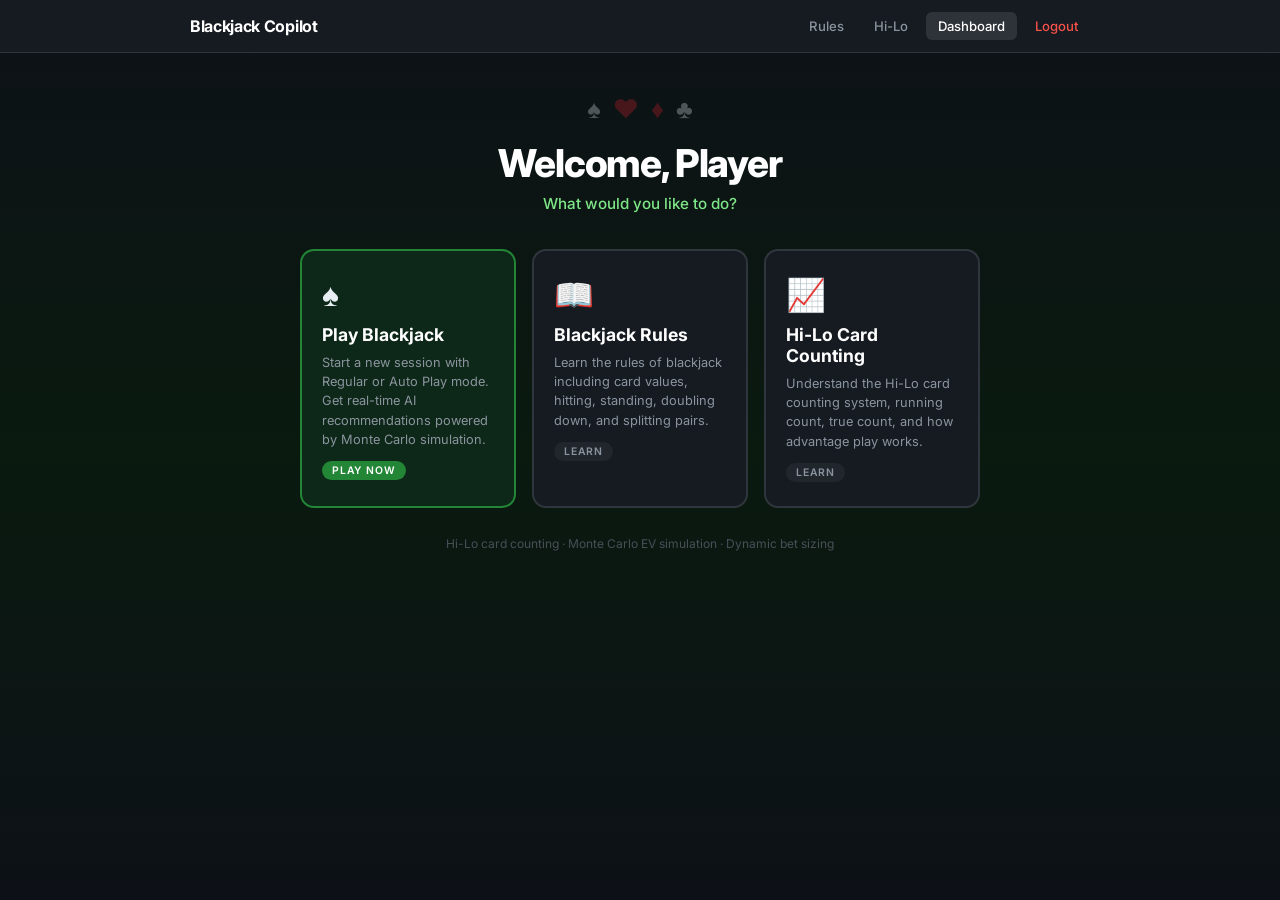
==== static/dashboard.html @ 3c5d74e9 "Add user authentication and secure all game routes Implement session-based authentication with user " ====
<!DOCTYPE html>
<html lang="en">
<head>
    <meta charset="UTF-8">
    <meta name="viewport" content="width=device-width, initial-scale=1.0">
    <title>Dashboard - Blackjack Copilot</title>
    <link rel="stylesheet" href="/static/styles.css">
    <link rel="preconnect" href="https://fonts.googleapis.com">
    <link href="https://fonts.googleapis.com/css2?family=Inter:wght@400;500;600;700;800&display=swap" rel="stylesheet">
</head>
<body class="home-body">
    <nav class="navbar">
        <div class="navbar-inner">
            <a href="/dashboard" class="navbar-brand">Blackjack Copilot</a>
            <div class="navbar-links">
                <a href="/rules">Rules</a>
                <a href="/hilo">Hi-Lo</a>
                <a href="/dashboard" class="nav-active">Dashboard</a>
                <a href="#" onclick="doLogout()" class="nav-logout">Logout</a>
            </div>
        </div>
    </nav>

    <div class="home-container">
        <div class="home-hero">
            <div class="hero-card-deco">
                <span class="deco-suit s1">&spades;</span>
                <span class="deco-suit s2">&hearts;</span>
                <span class="deco-suit s3">&diams;</span>
                <span class="deco-suit s4">&clubs;</span>
            </div>
            <h1 class="home-title">Welcome, <span id="username-display">Player</span></h1>
            <p class="home-subtitle">What would you like to do?</p>
        </div>

        <div class="dashboard-grid">
            <a href="/play" class="dash-card play-card">
                <div class="dash-icon">&#9824;</div>
                <h2>Play Blackjack</h2>
                <p>Start a new session with Regular or Auto Play mode. Get real-time AI recommendations powered by Monte Carlo simulation.</p>
                <div class="mode-badge" style="background:#238636;color:#fff;">Play Now</div>
            </a>

            <a href="/rules" class="dash-card">
                <div class="dash-icon">&#128214;</div>
                <h2>Blackjack Rules</h2>
                <p>Learn the rules of blackjack including card values, hitting, standing, doubling down, and splitting pairs.</p>
                <div class="mode-badge">Learn</div>
            </a>

            <a href="/hilo" class="dash-card">
                <div class="dash-icon">&#128200;</div>
                <h2>Hi-Lo Card Counting</h2>
                <p>Understand the Hi-Lo card counting system, running count, true count, and how advantage play works.</p>
                <div class="mode-badge">Learn</div>
            </a>
        </div>

        <div class="home-footer">
            <p>Hi-Lo card counting &middot; Monte Carlo EV simulation &middot; Dynamic bet sizing</p>
        </div>
    </div>

    <script>
        async function loadUser() {
            const res = await fetch('/api/auth/me');
            const data = await res.json();
            if (data.logged_in) {
                document.getElementById('username-display').textContent = data.username;
            } else {
                window.location.href = '/login';
            }
        }

        async function doLogout() {
            await fetch('/api/auth/logout', { method: 'POST' });
            window.location.href = '/login';
        }

        loadUser();
    </script>
</body>
</html>
---- static/styles.css ----
* {
    margin: 0;
    padding: 0;
    box-sizing: border-box;
}

body {
    font-family: 'Inter', -apple-system, BlinkMacSystemFont, sans-serif;
    background: #0d1117;
    color: #e6edf3;
    min-height: 100vh;
}

a { color: inherit; text-decoration: none; }

/* ===== HOME PAGE ===== */
.home-body {
    background: linear-gradient(180deg, #0d1117 0%, #0a1a0f 50%, #0d1117 100%);
}

.home-container {
    max-width: 720px;
    margin: 0 auto;
    padding: 40px 20px 60px;
}

.home-hero {
    text-align: center;
    margin-bottom: 36px;
    position: relative;
}

.hero-card-deco {
    margin-bottom: 16px;
    display: flex;
    justify-content: center;
    gap: 12px;
}

.deco-suit {
    font-size: 1.6rem;
    opacity: 0.3;
}
.deco-suit.s1, .deco-suit.s4 { color: #e6edf3; }
.deco-suit.s2, .deco-suit.s3 { color: #cf222e; }

.home-title {
    font-size: 2.4rem;
    font-weight: 800;
    color: #fff;
    letter-spacing: -0.03em;
    margin-bottom: 8px;
}

.home-subtitle {
    font-size: 0.95rem;
    color: #7ee787;
    font-weight: 500;
}

.mode-cards {
    display: grid;
    grid-template-columns: 1fr 1fr;
    gap: 16px;
    margin-bottom: 28px;
}

@media (max-width: 550px) {
    .mode-cards { grid-template-columns: 1fr; }
}

.mode-card {
    background: #161b22;
    border: 2px solid #30363d;
    border-radius: 14px;
    padding: 24px 20px;
    cursor: pointer;
    transition: all 0.2s;
    position: relative;
}

.mode-card:hover {
    border-color: #58a6ff;
    background: #1c2128;
}

.mode-card.selected {
    border-color: #238636;
    background: #0d2818;
    box-shadow: 0 0 0 1px #238636, 0 0 20px rgba(35,134,54,0.15);
}

.mode-icon {
    font-size: 2rem;
    margin-bottom: 10px;
}

.mode-card h2 {
    font-size: 1.15rem;
    font-weight: 700;
    margin-bottom: 8px;
    color: #fff;
}

.mode-card p {
    font-size: 0.82rem;
    color: #8b949e;
    line-height: 1.5;
}

.mode-badge {
    display: inline-block;
    margin-top: 12px;
    font-size: 0.65rem;
    text-transform: uppercase;
    letter-spacing: 0.08em;
    padding: 3px 10px;
    border-radius: 12px;
    background: #21262d;
    color: #8b949e;
    font-weight: 600;
}

.mode-card.selected .mode-badge {
    background: #238636;
    color: #fff;
}

/* Settings Panel */
.settings-panel {
    background: #161b22;
    border: 1px solid #30363d;
    border-radius: 12px;
    margin-bottom: 24px;
    overflow: hidden;
}

.settings-header {
    display: flex;
    justify-content: space-between;
    align-items: center;
    padding: 14px 20px;
    cursor: pointer;
    user-select: none;
}

.settings-header h3 {
    font-size: 0.9rem;
    font-weight: 600;
    color: #c9d1d9;
}

.settings-arrow {
    font-size: 0.7rem;
    color: #8b949e;
    transition: transform 0.2s;
}

.settings-arrow.collapsed {
    transform: rotate(-90deg);
}

.settings-body {
    padding: 0 20px 20px;
    transition: all 0.3s;
}

.settings-body.collapsed {
    display: none;
}

.settings-grid {
    display: grid;
    grid-template-columns: 1fr 1fr;
    gap: 16px;
}

@media (max-width: 550px) {
    .settings-grid { grid-template-columns: 1fr; }
}

.setting-group label {
    display: block;
    font-size: 0.78rem;
    color: #8b949e;
    margin-bottom: 6px;
    font-weight: 500;
}

.setting-group input[type="number"] {
    width: 100%;
    padding: 8px 12px;
    background: #0d1117;
    border: 1px solid #30363d;
    border-radius: 8px;
    color: #e6edf3;
    font-size: 0.85rem;
    font-family: inherit;
}

.setting-group input[type="number"]:focus {
    outline: none;
    border-color: #58a6ff;
}

.setting-hint {
    display: block;
    font-size: 0.68rem;
    color: #6e7681;
    margin-top: 3px;
}

.checkbox-group label {
    display: flex;
    align-items: center;
    gap: 8px;
    font-size: 0.82rem;
    color: #c9d1d9;
    cursor: pointer;
}

.checkbox-group input[type="checkbox"] {
    width: 16px;
    height: 16px;
    accent-color: #238636;
}

.auto-only {
    display: none;
}

/* Start Button */
.start-btn {
    display: flex;
    align-items: center;
    justify-content: center;
    gap: 10px;
    width: 100%;
    padding: 16px 32px;
    background: linear-gradient(135deg, #238636 0%, #2ea043 100%);
    border: none;
    border-radius: 12px;
    color: #fff;
    font-size: 1.1rem;
    font-weight: 700;
    font-family: inherit;
    cursor: pointer;
    transition: all 0.2s;
    margin-bottom: 24px;
}

.start-btn:hover {
    background: linear-gradient(135deg, #2ea043 0%, #3fb950 100%);
    transform: translateY(-1px);
    box-shadow: 0 4px 16px rgba(35,134,54,0.3);
}

.start-btn-arrow {
    font-size: 1.3rem;
}

.home-footer {
    text-align: center;
    font-size: 0.75rem;
    color: #484f58;
}

/* ===== HEADER ===== */
header {
    background: linear-gradient(135deg, #1a472a 0%, #0d2818 100%);
    border-bottom: 1px solid #238636;
    padding: 12px 24px;
}

.header-inner {
    max-width: 1100px;
    margin: 0 auto;
    display: flex;
    align-items: center;
    gap: 14px;
    flex-wrap: wrap;
}

.header-home {
    font-size: 1.2rem;
    color: #7ee787;
    display: flex;
    align-items: center;
    padding: 2px 8px;
    border-radius: 6px;
    transition: background 0.15s;
}

.header-home:hover {
    background: rgba(255,255,255,0.08);
}

header h1 {
    font-size: 1.3rem;
    font-weight: 700;
    color: #fff;
    letter-spacing: -0.02em;
}

.subtitle {
    font-size: 0.78rem;
    color: #7ee787;
    font-weight: 500;
}

/* ===== STATUS BAR ===== */
.status-bar {
    background: #161b22;
    border-bottom: 1px solid #30363d;
    padding: 10px 24px;
}

.status-bar-inner {
    max-width: 1100px;
    margin: 0 auto;
    display: flex;
    gap: 24px;
    align-items: center;
    flex-wrap: wrap;
}

.status-item {
    display: flex;
    flex-direction: column;
    gap: 2px;
}

.status-label {
    font-size: 0.62rem;
    text-transform: uppercase;
    letter-spacing: 0.06em;
    color: #6e7681;
    font-weight: 600;
}

.status-value {
    font-size: 0.9rem;
    font-weight: 700;
    font-variant-numeric: tabular-nums;
}

.status-value.positive { color: #3fb950; }
.status-value.negative { color: #f85149; }

.bankroll-value {
    font-size: 1rem;
    color: #e6edf3;
}

.bankroll-value.positive { color: #3fb950; }
.bankroll-value.negative { color: #f85149; }

.status-bar .mode-badge {
    font-size: 0.7rem;
    padding: 3px 10px;
    border-radius: 10px;
    font-weight: 700;
    text-transform: uppercase;
    letter-spacing: 0.04em;
}

.mode-badge.regular {
    background: #1f6feb;
    color: #fff;
}

.mode-badge.auto {
    background: #8b5cf6;
    color: #fff;
}

/* ===== MAIN ===== */
main {
    max-width: 1100px;
    margin: 0 auto;
    padding: 20px 16px;
    display: flex;
    flex-direction: column;
    gap: 16px;
}

/* ===== TABLE AREA ===== */
.table-area {
    background: #161b22;
    border: 1px solid #30363d;
    border-radius: 12px;
    padding: 24px;
    position: relative;
}

.section-label {
    font-size: 0.72rem;
    text-transform: uppercase;
    letter-spacing: 0.08em;
    color: #8b949e;
    font-weight: 600;
    margin-bottom: 10px;
}

.cards-row {
    display: flex;
    gap: 10px;
    flex-wrap: wrap;
    min-height: 96px;
    align-items: flex-start;
}

.hand-total {
    margin-top: 6px;
    font-size: 0.88rem;
    font-weight: 600;
    color: #c9d1d9;
}

.divider {
    height: 1px;
    background: #30363d;
    margin: 14px 0;
}

.player-section {
    min-height: 110px;
}

.player-hand-group {
    margin-bottom: 14px;
}

.hand-label {
    font-size: 0.68rem;
    text-transform: uppercase;
    letter-spacing: 0.06em;
    color: #8b949e;
    margin-bottom: 6px;
    display: flex;
    align-items: center;
    gap: 8px;
}

.hand-label .active-dot {
    width: 8px;
    height: 8px;
    border-radius: 50%;
    background: #58a6ff;
    display: inline-block;
    animation: pulse 1.5s infinite;
}

@keyframes pulse {
    0%, 100% { opacity: 1; }
    50% { opacity: 0.4; }
}

.hand-label .status-badge {
    font-size: 0.62rem;
    padding: 1px 6px;
    border-radius: 4px;
    font-weight: 600;
}

.status-badge.bust { background: #da3633; color: #fff; }
.status-badge.stood { background: #388bfd; color: #fff; }

.stake-badge {
    font-size: 0.62rem;
    padding: 1px 6px;
    border-radius: 4px;
    background: #30363d;
    color: #c9d1d9;
    font-weight: 600;
}

/* ===== CARDS ===== */
.card {
    width: 66px;
    height: 94px;
    border-radius: 8px;
    display: flex;
    flex-direction: column;
    align-items: center;
    justify-content: center;
    font-weight: 700;
    font-size: 1.2rem;
    position: relative;
    box-shadow: 0 2px 8px rgba(0,0,0,0.4);
    transition: transform 0.2s;
}

.card:hover {
    transform: translateY(-3px);
}

.card.face-up {
    background: #fff;
    border: 1px solid #d0d7de;
}

.card.face-down {
    background: linear-gradient(135deg, #1f6feb 0%, #0d419d 100%);
    border: 1px solid #388bfd;
}

.card.face-down::after {
    content: '?';
    font-size: 1.8rem;
    color: rgba(255,255,255,0.25);
}

.card .rank { font-size: 1.1rem; line-height: 1; }
.card .suit { font-size: 1.3rem; line-height: 1; margin-top: 2px; }
.card.black .rank, .card.black .suit { color: #1b1f23; }
.card.red .rank, .card.red .suit { color: #cf222e; }

.card .corner-rank {
    position: absolute;
    top: 4px; left: 5px;
    font-size: 0.58rem;
    line-height: 1;
}

.card .corner-suit {
    position: absolute;
    top: 14px; left: 5px;
    font-size: 0.52rem;
    line-height: 1;
}

/* ===== OUTCOME BANNER ===== */
.outcome-banner {
    text-align: center;
    padding: 11px;
    border-radius: 8px;
    font-weight: 700;
    font-size: 0.95rem;
    margin-top: 10px;
}

.outcome-banner.hidden { display: none; }

/* ===== CONTROLS ===== */
.controls-area {
    display: flex;
    gap: 14px;
    align-items: center;
    flex-wrap: wrap;
}

.action-buttons {
    display: flex;
    gap: 10px;
}

.action-buttons.hidden { display: none; }

.action-buttons button {
    padding: 9px 22px;
    font-size: 0.92rem;
    font-weight: 600;
    border: none;
    border-radius: 8px;
    cursor: pointer;
    transition: all 0.15s;
    font-family: inherit;
}

#btn-hit { background: #238636; color: #fff; }
#btn-hit:hover:not(:disabled) { background: #2ea043; }
#btn-stand { background: #1f6feb; color: #fff; }
#btn-stand:hover:not(:disabled) { background: #388bfd; }
#btn-double { background: #9b6700; color: #fff; }
#btn-double:hover:not(:disabled) { background: #bb8009; }
#btn-split { background: #8b5cf6; color: #fff; }
#btn-split:hover:not(:disabled) { background: #a78bfa; }

.action-buttons button:disabled {
    opacity: 0.3;
    cursor: not-allowed;
}

.auto-btn {
    padding: 9px 18px;
    font-size: 0.85rem;
    font-weight: 600;
    border: none;
    border-radius: 8px;
    cursor: pointer;
    transition: all 0.15s;
    font-family: inherit;
}

.auto-btn.start { background: #238636; color: #fff; }
.auto-btn.start:hover:not(:disabled) { background: #2ea043; }
.auto-btn.pause { background: #d29922; color: #fff; }
.auto-btn.pause:hover:not(:disabled) { background: #bb8009; }
.auto-btn.step { background: #1f6feb; color: #fff; }
.auto-btn.step:hover:not(:disabled) { background: #388bfd; }
.auto-btn.stop-btn { background: #da3633; color: #fff; }
.auto-btn.stop-btn:hover:not(:disabled) { background: #f85149; }

.auto-btn:disabled {
    opacity: 0.3;
    cursor: not-allowed;
}

.game-buttons {
    display: flex;
    gap: 10px;
    margin-left: auto;
}

.game-buttons button.secondary {
    padding: 9px 18px;
    font-size: 0.82rem;
    font-weight: 500;
    border: 1px solid #30363d;
    border-radius: 8px;
    background: #21262d;
    color: #c9d1d9;
    cursor: pointer;
    transition: all 0.15s;
    font-family: inherit;
}

.game-buttons button.secondary:hover {
    background: #30363d;
    border-color: #8b949e;
}

/* ===== STOPPED BANNER ===== */
.stopped-banner {
    text-align: center;
    padding: 12px;
    border-radius: 8px;
    font-weight: 600;
    font-size: 0.88rem;
    background: #30363d;
    color: #d29922;
    border: 1px solid #d29922;
}

.stopped-banner.hidden { display: none; }

/* ===== PANELS ===== */
.panels-area {
    display: grid;
    grid-template-columns: 1fr 1fr 1fr;
    gap: 14px;
}

.stats-row {
    grid-template-columns: 1fr;
}

@media (max-width: 800px) {
    .panels-area {
        grid-template-columns: 1fr;
    }
    .controls-area {
        flex-direction: column;
        align-items: stretch;
    }
    .game-buttons {
        margin-left: 0;
    }
    .status-bar-inner {
        gap: 16px;
    }
}

.panel {
    background: #161b22;
    border: 1px solid #30363d;
    border-radius: 10px;
    padding: 14px;
}

.panel-title {
    font-size: 0.72rem;
    text-transform: uppercase;
    letter-spacing: 0.08em;
    color: #8b949e;
    font-weight: 600;
    margin-bottom: 10px;
}

/* Recommendation */
.rec-action {
    font-size: 1.5rem;
    font-weight: 700;
    margin-bottom: 6px;
    min-height: 34px;
}

.rec-action.hit { color: #3fb950; }
.rec-action.stand { color: #58a6ff; }
.rec-action.double { color: #d29922; }
.rec-action.split { color: #bc8cff; }
.no-rec { color: #6e7681; font-style: italic; }

.rec-explanation {
    font-size: 0.78rem;
    color: #8b949e;
    line-height: 1.5;
    min-height: 36px;
}

.rec-details {
    margin-top: 6px;
    font-size: 0.72rem;
    color: #6e7681;
}

/* Odds Table */
#odds-table {
    width: 100%;
    border-collapse: collapse;
    font-size: 0.78rem;
}

#odds-table th {
    text-align: left;
    padding: 5px 7px;
    border-bottom: 1px solid #30363d;
    color: #8b949e;
    font-weight: 500;
    font-size: 0.68rem;
    text-transform: uppercase;
}

#odds-table td {
    padding: 5px 7px;
    border-bottom: 1px solid #21262d;
    font-variant-numeric: tabular-nums;
}

#odds-table tr.best td {
    color: #3fb950;
    font-weight: 600;
}

/* Count Panel */
.count-grid {
    display: flex;
    flex-direction: column;
    gap: 10px;
}

.count-item {
    display: flex;
    justify-content: space-between;
    align-items: center;
}

.count-label {
    font-size: 0.78rem;
    color: #8b949e;
}

.count-value {
    font-size: 1.05rem;
    font-weight: 700;
    font-variant-numeric: tabular-nums;
}

.count-value-sm {
    font-size: 0.85rem;
    color: #6e7681;
}

.sims-count {
    padding-top: 6px;
    margin-top: 4px;
    border-top: 1px solid #21262d;
}

/* Stats Panel */
.stats-grid {
    display: flex;
    gap: 28px;
    flex-wrap: wrap;
}

.stat-item {
    display: flex;
    flex-direction: column;
    gap: 2px;
}

.stat-label {
    font-size: 0.72rem;
    color: #8b949e;
}

.stat-value {
    font-size: 1.1rem;
    font-weight: 700;
    font-variant-numeric: tabular-nums;
}

.win-stat .stat-value { color: #3fb950; }
.loss-stat .stat-value { color: #f85149; }
.push-stat .stat-value { color: #8b949e; }

/* ===== LOADING OVERLAY ===== */
.loading-overlay {
    position: fixed;
    top: 0; left: 0; right: 0; bottom: 0;
    background: rgba(13,17,23,0.7);
    display: flex;
    flex-direction: column;
    align-items: center;
    justify-content: center;
    z-index: 100;
}

.loading-overlay.hidden { display: none; }

.spinner {
    width: 34px;
    height: 34px;
    border: 3px solid #30363d;
    border-top-color: #58a6ff;
    border-radius: 50%;
    animation: spin 0.8s linear infinite;
}

@keyframes spin {
    to { transform: rotate(360deg); }
}

.loading-text {
    margin-top: 10px;
    font-size: 0.82rem;
    color: #8b949e;
}

/* ===== NAVBAR ===== */
.navbar {
    background: #161b22;
    border-bottom: 1px solid #30363d;
    padding: 0 24px;
    position: sticky;
    top: 0;
    z-index: 50;
}

.navbar-inner {
    max-width: 900px;
    margin: 0 auto;
    display: flex;
    align-items: center;
    justify-content: space-between;
    height: 52px;
}

.navbar-brand {
    font-size: 1rem;
    font-weight: 700;
    color: #fff;
    letter-spacing: -0.02em;
}

.navbar-links {
    display: flex;
    gap: 6px;
    align-items: center;
}

.navbar-links a {
    font-size: 0.82rem;
    font-weight: 500;
    color: #8b949e;
    padding: 6px 12px;
    border-radius: 6px;
    transition: all 0.15s;
}

.navbar-links a:hover {
    color: #e6edf3;
    background: rgba(255,255,255,0.06);
}

.navbar-links a.nav-active {
    color: #fff;
    background: rgba(255,255,255,0.1);
}

.navbar-links a.nav-logout {
    color: #f85149;
}

.navbar-links a.nav-logout:hover {
    background: rgba(248,81,73,0.1);
}

/* ===== AUTH PAGES ===== */
.auth-container {
    display: flex;
    align-items: center;
    justify-content: center;
    min-height: calc(100vh - 52px);
    padding: 40px 20px;
}

.auth-card {
    width: 100%;
    max-width: 400px;
    background: #161b22;
    border: 1px solid #30363d;
    border-radius: 14px;
    padding: 36px 32px;
}

.auth-header {
    text-align: center;
    margin-bottom: 28px;
}

.auth-header h1 {
    font-size: 1.6rem;
    font-weight: 800;
    color: #fff;
    margin-bottom: 6px;
}

.auth-subtitle {
    font-size: 0.85rem;
    color: #8b949e;
}

.auth-error {
    background: rgba(248,81,73,0.1);
    border: 1px solid #f85149;
    color: #f85149;
    padding: 10px 14px;
    border-radius: 8px;
    font-size: 0.82rem;
    margin-bottom: 16px;
}

.auth-error.hidden {
    display: none;
}

.auth-form {
    display: flex;
    flex-direction: column;
    gap: 16px;
}

.form-group label {
    display: block;
    font-size: 0.78rem;
    color: #8b949e;
    margin-bottom: 6px;
    font-weight: 500;
}

.form-group input[type="text"],
.form-group input[type="password"] {
    width: 100%;
    padding: 10px 14px;
    background: #0d1117;
    border: 1px solid #30363d;
    border-radius: 8px;
    color: #e6edf3;
    font-size: 0.9rem;
    font-family: inherit;
    transition: border-color 0.15s;
}

.form-group input:focus {
    outline: none;
    border-color: #58a6ff;
}

.auth-footer {
    text-align: center;
    margin-top: 20px;
    font-size: 0.82rem;
    color: #8b949e;
}

.auth-link {
    color: #58a6ff !important;
    font-weight: 500;
}

.auth-link:hover {
    text-decoration: underline !important;
}

/* ===== DASHBOARD ===== */
.dashboard-grid {
    display: grid;
    grid-template-columns: 1fr 1fr 1fr;
    gap: 16px;
    margin-bottom: 28px;
}

@media (max-width: 700px) {
    .dashboard-grid { grid-template-columns: 1fr; }
}

.dash-card {
    background: #161b22;
    border: 2px solid #30363d;
    border-radius: 14px;
    padding: 24px 20px;
    cursor: pointer;
    transition: all 0.2s;
    display: block;
}

.dash-card:hover {
    border-color: #58a6ff;
    background: #1c2128;
    transform: translateY(-2px);
    box-shadow: 0 4px 16px rgba(0,0,0,0.3);
}

.dash-card.play-card {
    border-color: #238636;
    background: #0d2818;
}

.dash-card.play-card:hover {
    border-color: #3fb950;
    box-shadow: 0 4px 16px rgba(35,134,54,0.3);
}

.dash-icon {
    font-size: 2rem;
    margin-bottom: 10px;
}

.dash-card h2 {
    font-size: 1.1rem;
    font-weight: 700;
    margin-bottom: 8px;
    color: #fff;
}

.dash-card p {
    font-size: 0.8rem;
    color: #8b949e;
    line-height: 1.5;
}

/* ===== INFO PAGES (Rules / Hi-Lo) ===== */
.info-container {
    max-width: 760px;
    margin: 0 auto;
    padding: 40px 20px 60px;
}

.info-header {
    text-align: center;
    margin-bottom: 36px;
}

.info-header h1 {
    font-size: 2rem;
    font-weight: 800;
    color: #fff;
    letter-spacing: -0.02em;
    margin-bottom: 8px;
}

.info-subtitle {
    font-size: 0.9rem;
    color: #7ee787;
    font-weight: 500;
}

.info-section {
    background: #161b22;
    border: 1px solid #30363d;
    border-radius: 12px;
    padding: 24px;
    margin-bottom: 16px;
}

.info-section h2 {
    font-size: 1.1rem;
    font-weight: 700;
    color: #fff;
    margin-bottom: 12px;
    padding-bottom: 8px;
    border-bottom: 1px solid #21262d;
}

.info-section p {
    font-size: 0.88rem;
    color: #c9d1d9;
    line-height: 1.7;
    margin-bottom: 10px;
}

.info-section p:last-child {
    margin-bottom: 0;
}

.info-section ul, .info-section ol {
    padding-left: 20px;
    margin-bottom: 10px;
}

.info-section li {
    font-size: 0.86rem;
    color: #c9d1d9;
    line-height: 1.7;
    margin-bottom: 6px;
}

.info-section li strong {
    color: #e6edf3;
}

.info-example {
    background: #0d1117;
    border: 1px solid #30363d;
    border-radius: 8px;
    padding: 14px 18px;
    font-size: 0.84rem;
    color: #c9d1d9;
    line-height: 1.7;
    margin: 12px 0;
}

.action-grid {
    display: grid;
    grid-template-columns: 1fr 1fr;
    gap: 12px;
}

@media (max-width: 550px) {
    .action-grid { grid-template-columns: 1fr; }
}

.action-item {
    background: #0d1117;
    border: 1px solid #30363d;
    border-radius: 8px;
    padding: 14px;
}

.action-item h3 {
    font-size: 0.9rem;
    font-weight: 700;
    color: #58a6ff;
    margin-bottom: 6px;
}

.action-item p {
    font-size: 0.82rem;
    color: #8b949e;
    line-height: 1.6;
    margin-bottom: 0;
}

/* Hi-Lo count table */
.count-table {
    display: flex;
    flex-direction: column;
    gap: 8px;
    margin: 12px 0;
}

.count-row {
    display: grid;
    grid-template-columns: 140px 50px 1fr;
    gap: 12px;
    align-items: center;
    padding: 10px 14px;
    border-radius: 8px;
    background: #0d1117;
    border: 1px solid #30363d;
}

@media (max-width: 550px) {
    .count-row {
        grid-template-columns: 1fr;
        gap: 4px;
    }
}

.count-cards {
    font-size: 0.9rem;
    font-weight: 600;
    color: #e6edf3;
}

.count-val {
    font-size: 1rem;
    font-weight: 800;
    text-align: center;
}

.count-val.positive { color: #3fb950; }
.count-val.neutral { color: #8b949e; }
.count-val.negative { color: #f85149; }

.count-desc {
    font-size: 0.78rem;
    color: #8b949e;
}
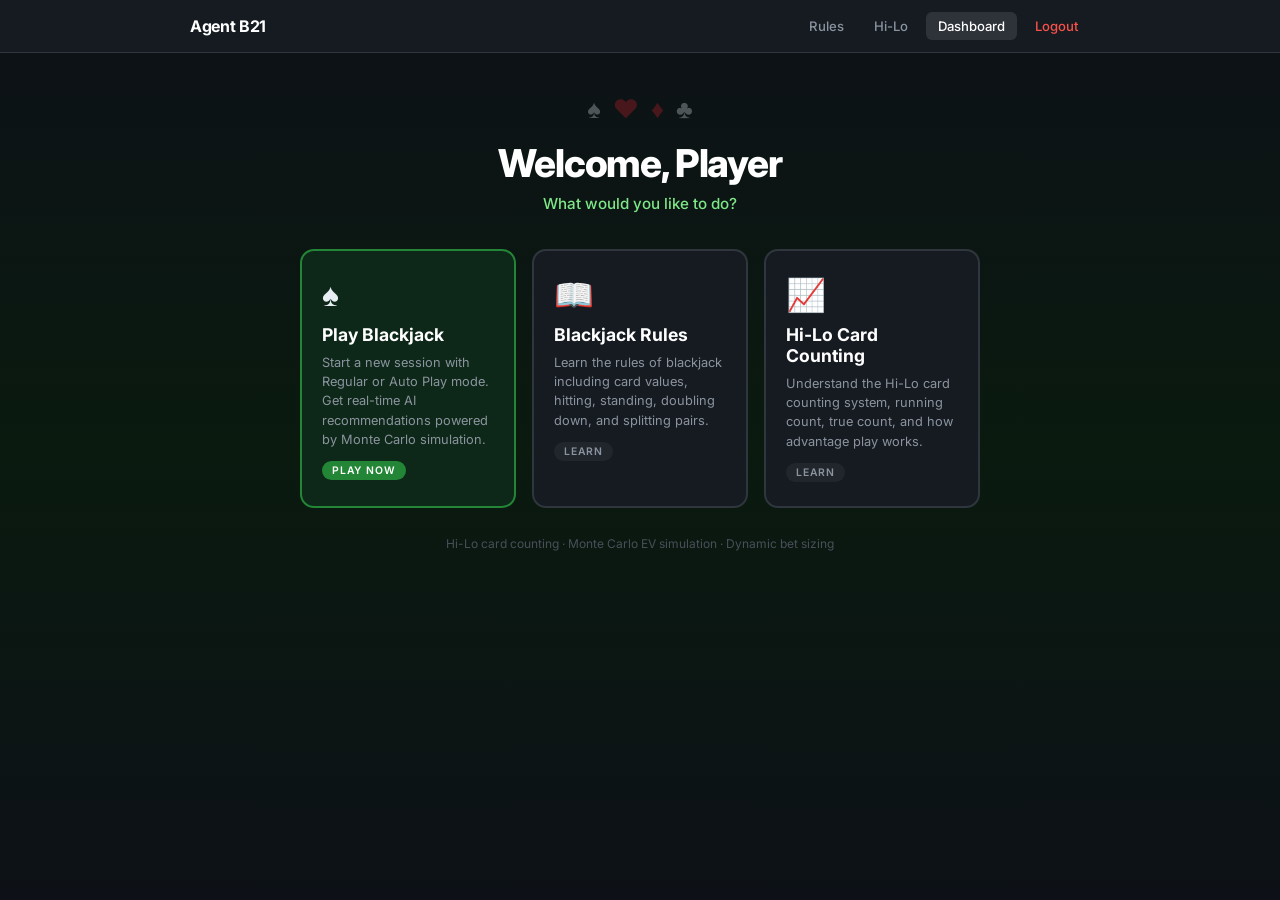
==== commit b34a6332: "Initial commit" ====
--- a/static/dashboard.html
+++ b/static/dashboard.html
@@ -3,7 +3,7 @@
 <head>
     <meta charset="UTF-8">
     <meta name="viewport" content="width=device-width, initial-scale=1.0">
-    <title>Dashboard - Blackjack Copilot</title>
+    <title>Dashboard - Agent B21</title>
     <link rel="stylesheet" href="/static/styles.css">
     <link rel="preconnect" href="https://fonts.googleapis.com">
     <link href="https://fonts.googleapis.com/css2?family=Inter:wght@400;500;600;700;800&display=swap" rel="stylesheet">
@@ -11,7 +11,7 @@
 <body class="home-body">
     <nav class="navbar">
         <div class="navbar-inner">
-            <a href="/dashboard" class="navbar-brand">Blackjack Copilot</a>
+            <a href="/dashboard" class="navbar-brand">Agent B21</a>
             <div class="navbar-links">
                 <a href="/rules">Rules</a>
                 <a href="/hilo">Hi-Lo</a>
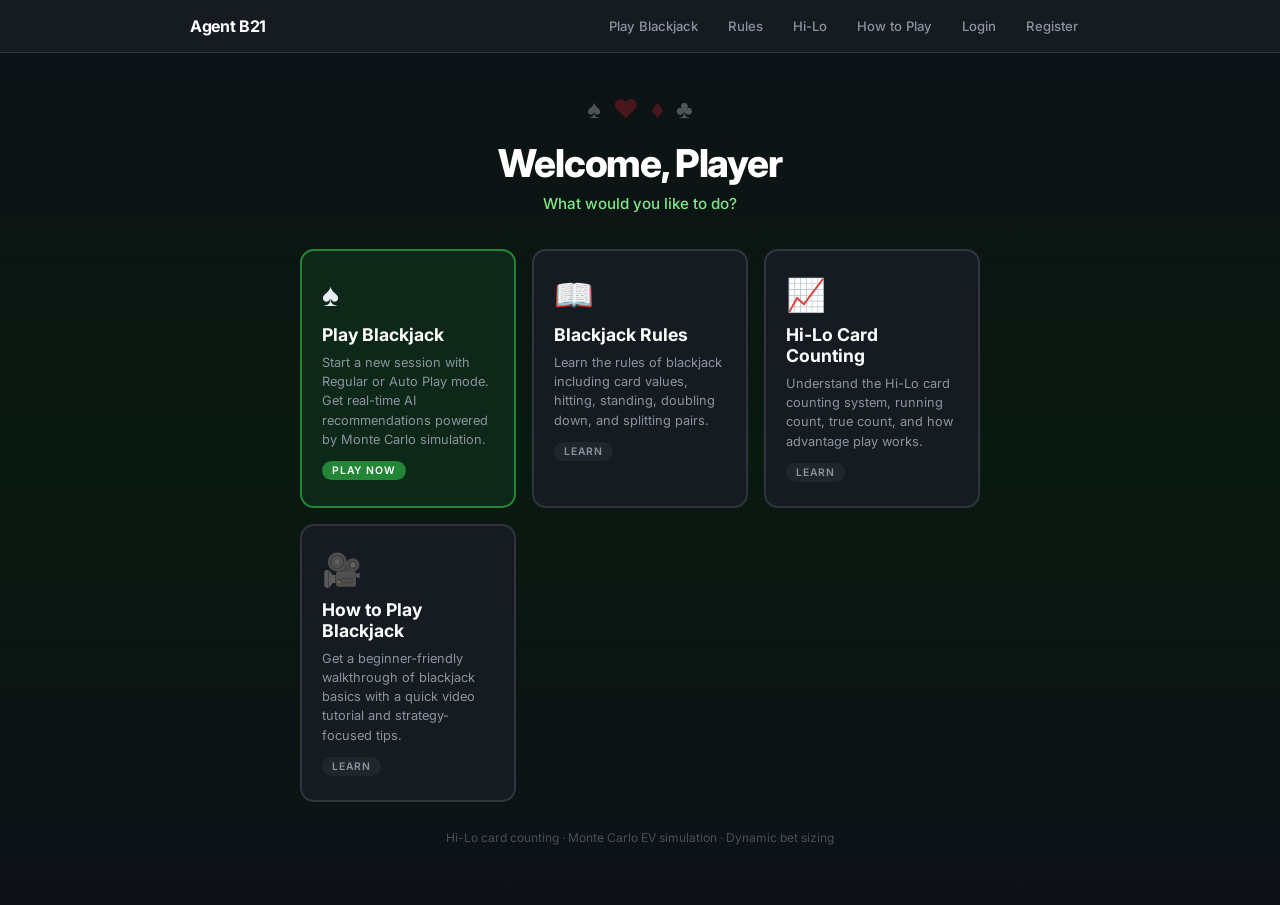
==== commit 6705bb62: "Added youtube video" ====
--- a/static/dashboard.html
+++ b/static/dashboard.html
@@ -9,17 +9,7 @@
     <link href="https://fonts.googleapis.com/css2?family=Inter:wght@400;500;600;700;800&display=swap" rel="stylesheet">
 </head>
 <body class="home-body">
-    <nav class="navbar">
-        <div class="navbar-inner">
-            <a href="/dashboard" class="navbar-brand">Agent B21</a>
-            <div class="navbar-links">
-                <a href="/rules">Rules</a>
-                <a href="/hilo">Hi-Lo</a>
-                <a href="/dashboard" class="nav-active">Dashboard</a>
-                <a href="#" onclick="doLogout()" class="nav-logout">Logout</a>
-            </div>
-        </div>
-    </nav>
+    <nav class="navbar" id="navbar"></nav>
 
     <div class="home-container">
         <div class="home-hero">
@@ -54,6 +44,13 @@
                 <p>Understand the Hi-Lo card counting system, running count, true count, and how advantage play works.</p>
                 <div class="mode-badge">Learn</div>
             </a>
+
+            <a href="/how-to-play" class="dash-card">
+                <div class="dash-icon">&#127909;</div>
+                <h2>How to Play Blackjack</h2>
+                <p>Get a beginner-friendly walkthrough of blackjack basics with a quick video tutorial and strategy-focused tips.</p>
+                <div class="mode-badge">Learn</div>
+            </a>
         </div>
 
         <div class="home-footer">
@@ -72,12 +69,8 @@
             }
         }
 
-        async function doLogout() {
-            await fetch('/api/auth/logout', { method: 'POST' });
-            window.location.href = '/login';
-        }
-
         loadUser();
     </script>
+    <script src="/static/nav.js"></script>
 </body>
 </html>
--- a/static/styles.css
+++ b/static/styles.css
@@ -1210,3 +1210,64 @@
     font-size: 0.78rem;
     color: #8b949e;
 }
+
+/* ===== HOW TO PLAY PAGE ===== */
+.video-wrapper {
+    position: relative;
+    padding-bottom: 56.25%; /* 16:9 aspect ratio */
+    height: 0;
+    overflow: hidden;
+    border-radius: 10px;
+    border: 1px solid #30363d;
+    background: #0d1117;
+    margin: 12px 0;
+}
+
+.video-wrapper iframe {
+    position: absolute;
+    top: 0;
+    left: 0;
+    width: 100%;
+    height: 100%;
+    border: 0;
+}
+
+.back-btn {
+    display: inline-flex;
+    align-items: center;
+    gap: 8px;
+    padding: 10px 22px;
+    background: #21262d;
+    border: 1px solid #30363d;
+    border-radius: 10px;
+    color: #c9d1d9;
+    font-size: 0.88rem;
+    font-weight: 600;
+    font-family: inherit;
+    cursor: pointer;
+    text-decoration: none;
+    transition: all 0.2s;
+    margin-bottom: 28px;
+}
+
+.back-btn:hover {
+    background: #2d333b;
+    border-color: #58a6ff;
+    color: #58a6ff;
+}
+
+.how-to-play-link {
+    display: block;
+    text-align: center;
+    margin-bottom: 20px;
+    font-size: 0.85rem;
+    color: #58a6ff;
+    font-weight: 500;
+    text-decoration: none;
+    transition: color 0.2s;
+}
+
+.how-to-play-link:hover {
+    color: #79c0ff;
+    text-decoration: underline;
+}
